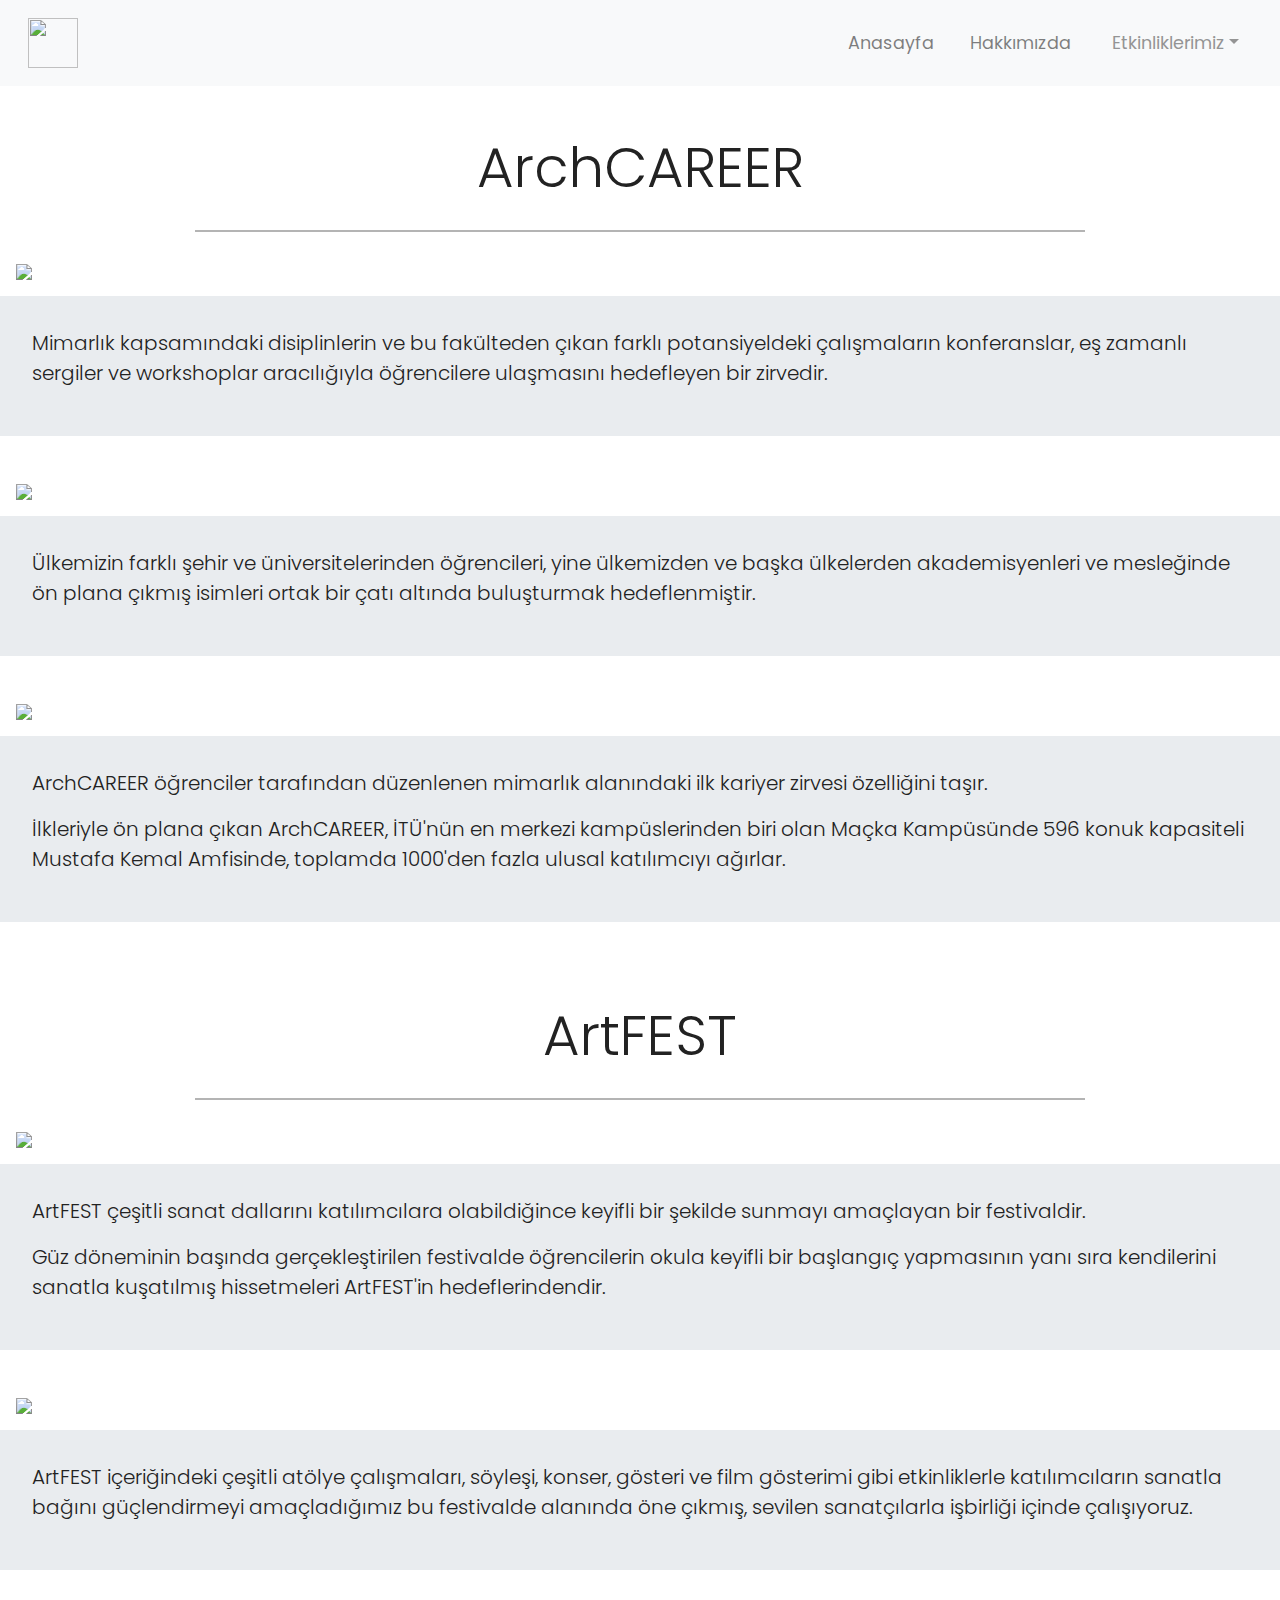
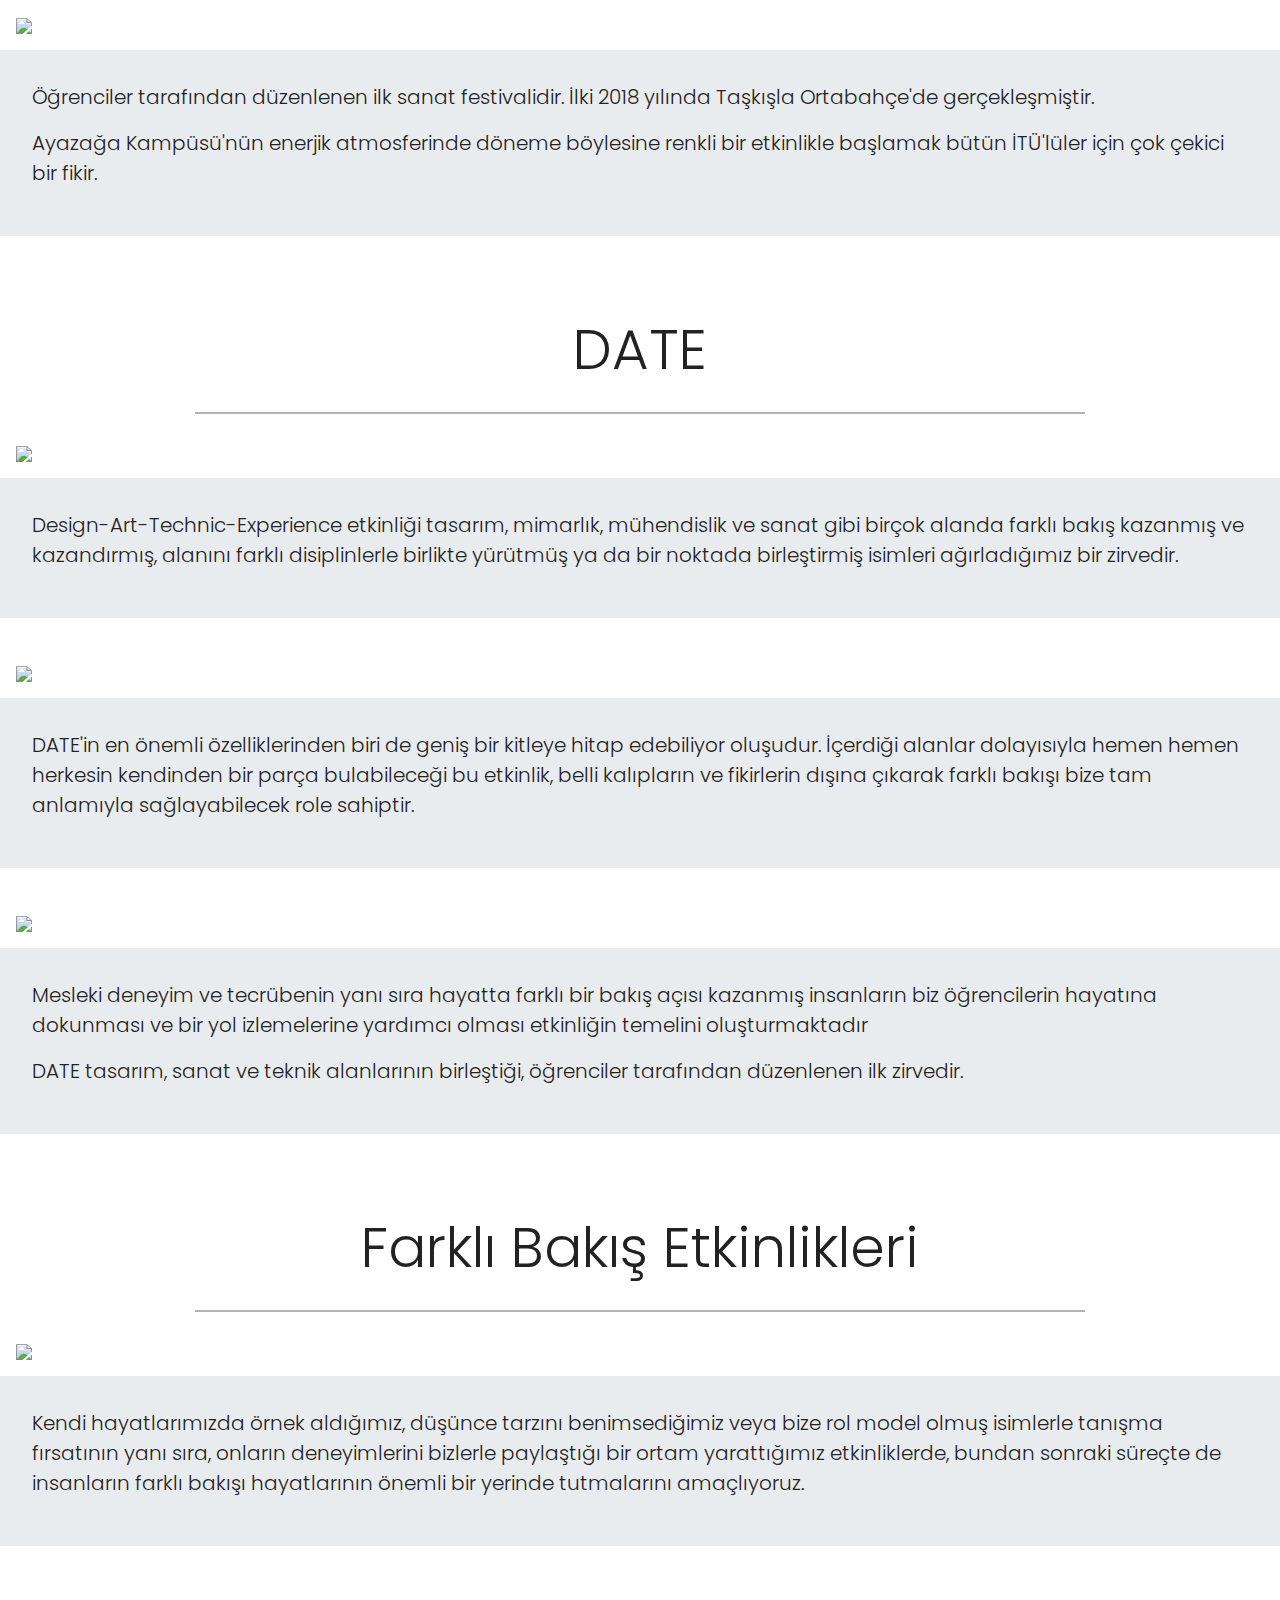
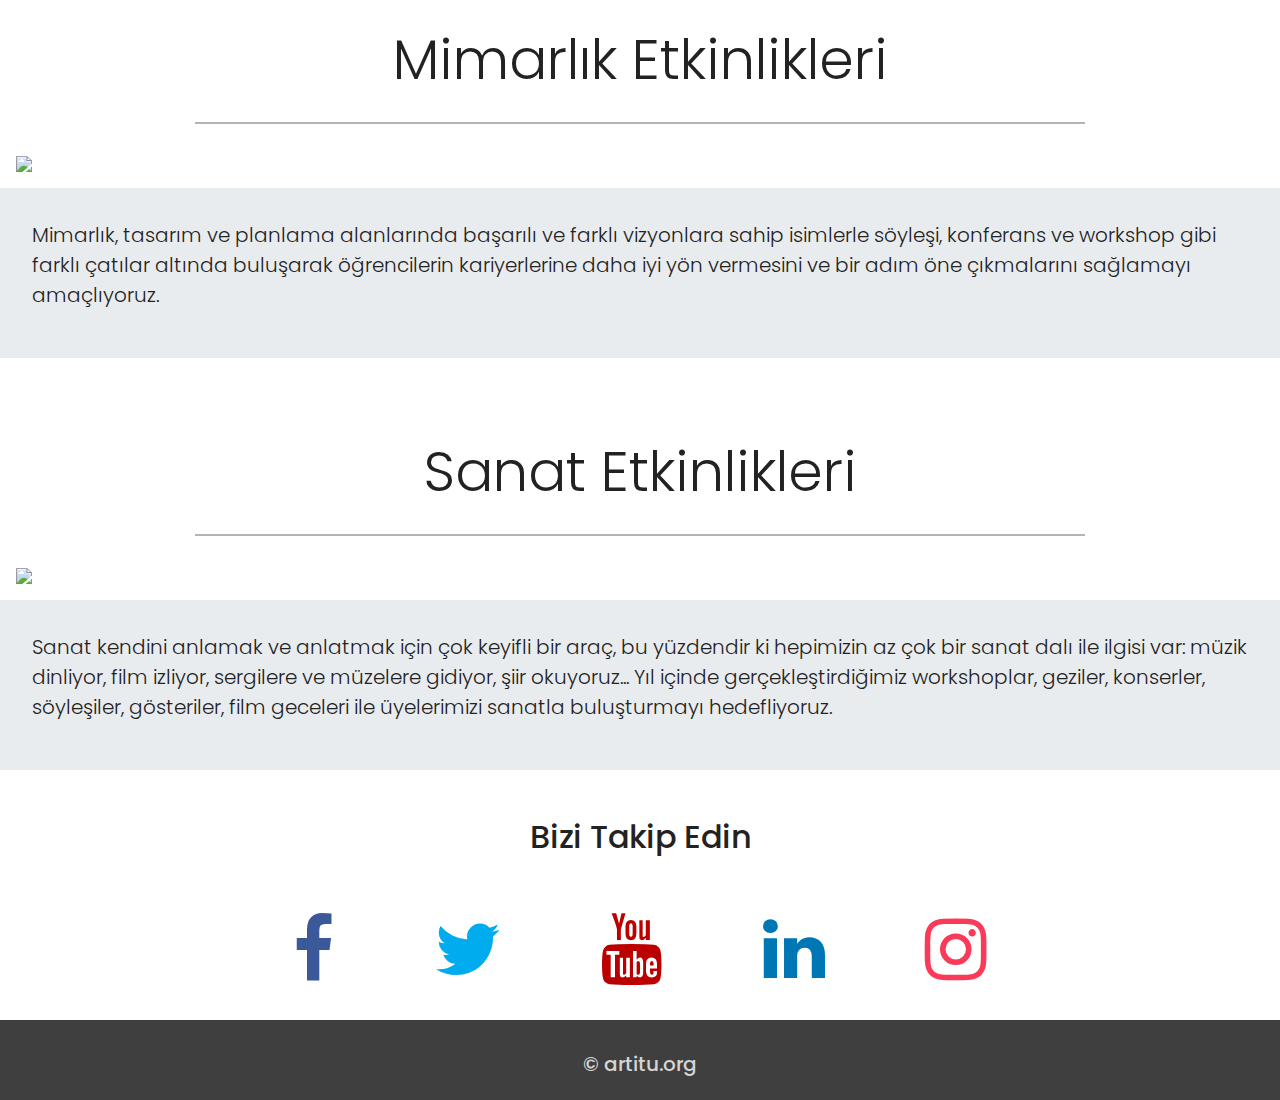
==== etkinlikler.html @ e2268fb3 "Add files via upload" ====
<!DOCTYPE html>
<html lang="en">
<head>
  <meta charset="utf-8">
  <meta name="viewport" content="width=device-width, initial-scale=1">
  <title>ArtITU Etkinlikler</title>
  <link rel="stylesheet" href="https://maxcdn.bootstrapcdn.com/bootstrap/4.3.1/css/bootstrap.min.css">
  <link rel="stylesheet" href="https://cdnjs.cloudflare.com/ajax/libs/font-awesome/4.7.0/css/font-awesome.min.css">
  <script src="https://ajax.googleapis.com/ajax/libs/jquery/3.4.1/jquery.min.js"></script>
  <script src="https://cdnjs.cloudflare.com/ajax/libs/popper.js/1.14.7/umd/popper.min.js"></script>
  <script src="https://maxcdn.bootstrapcdn.com/bootstrap/4.3.1/js/bootstrap.min.js"></script>
  <link rel="stylesheet" href="style.css">
  <link rel="icon" href="images/logo.png">
</head>
<body id="top" data-spy="scroll" data-target="navbarResponsive">
<!--Navigasyon -->
<nav class="navbar navbar-expand-md navbar-light bg-light sticky-top">
  <div class="container-fluid">
    <a class="navbar-brand" href="#"><img src="images/logo.png" style="width:50px;height:50px;"></a>
    <button class="navbar-toggler" type="button" data-toggle="collapse" data-target="#navbarResponsive">
    <span class="navbar-toggler-icon"></span></button>
    <div class="collapse navbar-collapse" id="navbarResponsive">
      <ul class="navbar-nav ml-auto">
        <li class="nav-item"><a class="nav-link" href="index.html">Anasayfa</a></li>
        <li class="nav-item"><a class="nav-link" href="about.html">Hakkımızda</a></li>
      </ul>
      <div class="dropdown">
        <button type="button" class="btn btn-light dropdown-toggle"
        data-toggle="dropdown">Etkinliklerimiz</button>
        <div class="dropdown-menu">
          <a class="dropdown-item" href="etkinlikler.html#archcareer">ArchCAREER</a>
          <a class="dropdown-item" href="etkinlikler.html#artfest">ArtFEST</a>
          <a class="dropdown-item" href="etkinlikler.html#date">DATE</a>
          <a class="dropdown-item" href="etkinlikler.html#fbs">Diğer Etkinlikler</a>
        </div>
      </div>
    </div>
  </div>
</nav>
<!-- ArchCAREER -->
<div id="archcareer" class="container-fluid padding">
  <div class="row welcome text-center">
    <div class="col-12">
      <h1 class="display-4">ArchCAREER</h1>
    </div>
    <hr>
  </div>
</div>
<!-- ArchCAREER Resim 1-->
<div class="container-fluid">
  <div class="row">
    <img src="images/arch1.jpg" class="col-12">
  </div>
</div>
<!-- ArchCAREER Jumbotron 1-->
<div class="container-fluid">
  <div class="row jumbotron">
    <div class="col-12">
      <p class="lead">Mimarlık kapsamındaki disiplinlerin ve bu fakülteden çıkan
      farklı potansiyeldeki çalışmaların konferanslar, eş zamanlı sergiler ve
      workshoplar aracılığıyla öğrencilere ulaşmasını hedefleyen bir zirvedir.</p>
    </div>
  </div>
</div>
<!-- ArchCAREER Resim 2-->
<div class="container-fluid">
  <div class="row">
    <img src="images/arch2.jpg" class="col-12">
  </div>
</div>
<!-- ArchCAREER Jumbotron 2-->
<div class="container-fluid">
  <div class="row jumbotron">
    <div class="col-12">
      <p class="lead">Ülkemizin farklı şehir ve üniversitelerinden öğrencileri,
      yine ülkemizden ve başka ülkelerden akademisyenleri ve mesleğinde ön plana
      çıkmış isimleri ortak bir çatı altında buluşturmak hedeflenmiştir.</p>
    </div>
  </div>
</div>
<!-- ArchCAREER Resim 3-->
<div class="container-fluid">
  <div class="row">
    <img src="images/arch3.jpg" class="col-12">
  </div>
</div>
<!-- ArchCAREER Jumbotron 3-->
<div class="container-fluid">
  <div class="row jumbotron">
    <div class="col-12">
      <p class="lead">ArchCAREER öğrenciler tarafından düzenlenen mimarlık
      alanındaki ilk kariyer zirvesi özelliğini taşır.</p>
      <p class="lead">İlkleriyle ön plana çıkan ArchCAREER, İTÜ'nün en merkezi
      kampüslerinden biri olan Maçka Kampüsünde 596 konuk kapasiteli Mustafa
      Kemal Amfisinde, toplamda 1000'den fazla ulusal katılımcıyı ağırlar.</p>
    </div>
  </div>
</div>
<!-- ArtFEST -->
<div id="artfest" class="container-fluid padding">
  <div class="row welcome text-center">
    <div class="col-12">
      <h1 class="display-4">ArtFEST</h1>
    </div>
    <hr>
  </div>
</div>
<!-- ArtFEST Resim 1-->
<div class="container-fluid">
  <div class="row">
    <img src="images/artfest1.jpg" class="col-12">
  </div>
</div>
<!-- ArtFEST Jumbotron 1-->
<div class="container-fluid">
  <div class="row jumbotron">
    <div class="col-12">
      <p class="lead">ArtFEST çeşitli sanat dallarını katılımcılara
      olabildiğince keyifli bir şekilde sunmayı amaçlayan bir festivaldir.</p>
      <p class="lead">Güz döneminin başında gerçekleştirilen festivalde
      öğrencilerin okula keyifli bir başlangıç yapmasının yanı sıra kendilerini
      sanatla kuşatılmış hissetmeleri ArtFEST'in hedeflerindendir.</p>
    </div>
  </div>
</div>
<!-- ArtFEST Resim 2-->
<div class="container-fluid">
  <div class="row">
    <img src="images/artfest2.jpg" class="col-12">
  </div>
</div>
<!-- ArtFEST Jumbotron 2-->
<div class="container-fluid">
  <div class="row jumbotron">
    <div class="col-12">
      <p class="lead">ArtFEST içeriğindeki çeşitli atölye çalışmaları, söyleşi,
      konser, gösteri ve film gösterimi gibi etkinliklerle katılımcıların
      sanatla bağını güçlendirmeyi amaçladığımız bu festivalde alanında öne
      çıkmış, sevilen sanatçılarla işbirliği içinde çalışıyoruz.</p>
    </div>
  </div>
</div>
<!-- ArtFEST Resim 3-->
<div class="container-fluid">
  <div class="row">
    <img src="images/artfest3.jpg" class="col-12">
  </div>
</div>
<!-- ArtFEST Jumbotron 3-->
<div class="container-fluid">
  <div class="row jumbotron">
    <div class="col-12">
      <p class="lead">Öğrenciler tarafından düzenlenen ilk sanat festivalidir.
      İlki 2018 yılında Taşkışla Ortabahçe'de gerçekleşmiştir.</p>
      <p class="lead">Ayazağa Kampüsü'nün enerjik atmosferinde döneme böylesine
      renkli bir etkinlikle başlamak bütün İTÜ'lüler için çok çekici bir fikir.</p>
    </div>
  </div>
</div>
<!-- DATE -->
<div id="date" class="container-fluid padding">
  <div class="row welcome text-center">
    <div class="col-12">
      <h1 class="display-4">DATE</h1>
    </div>
    <hr>
  </div>
</div>
<!-- DATE Resim 1-->
<div class="container-fluid">
  <div class="row">
    <img src="images/date1.jpg" class="col-12">
  </div>
</div>
<!-- DATE Jumbotron 1-->
<div class="container-fluid">
  <div class="row jumbotron">
    <div class="col-12">
      <p class="lead">Design-Art-Technic-Experience etkinliği tasarım, mimarlık,
      mühendislik ve sanat gibi birçok alanda farklı bakış kazanmış ve
      kazandırmış, alanını farklı disiplinlerle birlikte yürütmüş ya da bir
      noktada birleştirmiş isimleri ağırladığımız bir zirvedir.</p>
    </div>
  </div>
</div>
<!-- DATE Resim 2-->
<div class="container-fluid">
  <div class="row">
    <img src="images/date2.jpg" class="col-12">
  </div>
</div>
<!-- DATE Jumbotron 2-->
<div class="container-fluid">
  <div class="row jumbotron">
    <div class="col-12">
      <p class="lead">DATE'in en önemli özelliklerinden biri de geniş bir kitleye hitap
      edebiliyor oluşudur. İçerdiği alanlar dolayısıyla hemen hemen herkesin
      kendinden bir parça bulabileceği bu etkinlik, belli kalıpların ve
      fikirlerin dışına çıkarak farklı bakışı bize tam anlamıyla sağlayabilecek
      role sahiptir.</p>
    </div>
  </div>
</div>
<!-- DATE Resim 3-->
<div class="container-fluid">
  <div class="row">
    <img src="images/date3.jpg" class="col-12">
  </div>
</div>
<!-- DATE Jumbotron 3-->
<div class="container-fluid">
  <div class="row jumbotron">
    <div class="col-12">
      <p class="lead">Mesleki deneyim ve tecrübenin yanı sıra hayatta farklı bir
      bakış açısı kazanmış insanların biz öğrencilerin hayatına dokunması ve bir
      yol izlemelerine yardımcı olması etkinliğin temelini oluşturmaktadır</p>
      <p class="lead">DATE tasarım, sanat ve teknik alanlarının birleştiği,
      öğrenciler tarafından düzenlenen ilk zirvedir.</p>
    </div>
  </div>
</div>
<!-- Farklı Bakış -->
<div id="fbs" class="container-fluid padding">
  <div class="row welcome text-center">
    <div class="col-12">
      <h1 class="display-4">Farklı Bakış Etkinlikleri</h1>
    </div>
    <hr>
  </div>
</div>
<!-- Farklı Bakış Resim-->
<div class="container-fluid">
  <div class="row">
    <img src="images/farklibakis.jpg" class="col-12">
  </div>
</div>
<!-- Farklı Bakış Jumbotron -->
<div class="container-fluid">
  <div class="row jumbotron">
    <div class="col-12">
      <p class="lead">Kendi hayatlarımızda örnek aldığımız, düşünce tarzını
      benimsediğimiz veya bize rol model olmuş isimlerle tanışma fırsatının yanı
      sıra, onların deneyimlerini bizlerle paylaştığı bir ortam yarattığımız
      etkinliklerde, bundan sonraki süreçte de insanların farklı bakışı
      hayatlarının önemli bir yerinde tutmalarını amaçlıyoruz.</p>
    </div>
  </div>
</div>
<!-- Mimarlık -->
<div id="mimar" class="container-fluid padding">
  <div class="row welcome text-center">
    <div class="col-12">
      <h1 class="display-4">Mimarlık Etkinlikleri</h1>
    </div>
    <hr>
  </div>
</div>
<!-- Mimarlık Resim-->
<div class="container-fluid">
  <div class="row">
    <img src="images/mimar.jpg" class="col-12">
  </div>
</div>
<!-- Mimarlık Jumbotron -->
<div class="container-fluid">
  <div class="row jumbotron">
    <div class="col-12">
      <p class="lead">Mimarlık, tasarım ve planlama alanlarında başarılı ve
      farklı vizyonlara sahip isimlerle söyleşi, konferans ve workshop gibi
      farklı çatılar altında buluşarak öğrencilerin kariyerlerine daha iyi yön
      vermesini ve bir adım öne çıkmalarını sağlamayı amaçlıyoruz.</p>
    </div>
  </div>
</div>
<!-- Sanat -->
<div id="sanat" class="container-fluid padding">
  <div class="row welcome text-center">
    <div class="col-12">
      <h1 class="display-4">Sanat Etkinlikleri</h1>
    </div>
    <hr>
  </div>
</div>
<!-- Sanat Resim-->
<div class="container-fluid">
  <div class="row">
    <img src="images/sanat.jpg" class="col-12">
  </div>
</div>
<!-- Sanat Jumbotron -->
<div class="container-fluid">
  <div class="row jumbotron">
    <div class="col-12">
      <p class="lead">Sanat kendini anlamak ve anlatmak için çok keyifli bir
      araç, bu yüzdendir ki hepimizin az çok bir sanat dalı ile ilgisi var:
      müzik dinliyor, film izliyor, sergilere ve müzelere gidiyor, şiir
      okuyoruz... Yıl içinde gerçekleştirdiğimiz workshoplar, geziler,
      konserler, söyleşiler, gösteriler, film geceleri ile üyelerimizi sanatla
      buluşturmayı hedefliyoruz.</p>
    </div>
  </div>
</div>
<!-- Takip -->
<div class="container-fluid padding">
  <div class="row text-center padding">
    <div class="col-12">
      <h2>Bizi Takip Edin</h2>
    </div>
    <div class="col-12 social padding">
      <a href="https://tr-tr.facebook.com/artitu1773/" target="_blank"><i class="fa fa-facebook"></i></a>
      <a href="https://twitter.com/artitu_1773?lang=en" target="_blank"><i class="fa fa-twitter"></i></a>
      <a href="https://www.youtube.com/channel/UCouyYQQokQrsVaOuo-68FRA" target="_blank"><i class="fa fa-youtube"></i></a>
      <a href="https://www.linkedin.com/company/artitu" target="_blank"><i class="fa fa-linkedin"></i></a>
      <a href="https://www.instagram.com/artitu1773/?hl=en" target="_blank"><i class="fa fa-instagram"></i></a>
    </div>
  </div>
</div>
<footer>
  <div class="container-fluid padding">
    <div class="row text-center padding">
      <div class="col-12">
        <h5>&copy; artitu.org</h5>
      </div>
    </div>
  </div>
</footer>
</body>
</html>
---- style.css ----
@import url('https://fonts.googleapis.com/css?family=Poppins:400,500,700');
html, body {
  height: 100%;
  width: 100%;
  font-family: 'Poppins', sans-serif;
  color: #222;
}
.navbar {
  padding: .8rem;
}
.navbar-nav li {
  padding-right: 20px;
}
.nav-link {
  font-size: 1.1em !important;
}
.btn-light {
  font-size: 1.1em;
  color: #949494;
}
#hak {
  font-size: 180%;
  padding: 2rem;
}
.carousel.inner img {
  width: 100%;
  height: 100%;
}
.carousel-caption {
  position: absolute;
  top: 50%;
  transform: translateY(-50%);
}
.carousel-caption h1 {
  font-size: 500%;
  text-shadow: 1px 1px 30px #000;
}
.carousel-caption h2 {
  font-size: 400%;
  text-shadow: 1px 1px 15px #000;
}
.carousel-caption h3 {
  font-size: 250%;
  font-weight: 500;
  text-shadow: 1px 1px 20px #000;
  padding-bottom: 1rem;
}
.carousel-caption h4 {
  font-size: 190%;
  font-weight: 500;
  text-shadow: 1px 1px 15px #000;
  padding-bottom: 1rem;
}
.jumbotron {
  padding: 1rem;
  border-radius: 0;
}
.social a {
  font-size: 4.5em;
  padding: 3rem;
}
.fa-facebook {
  color: #3b5998;
}
.fa-twitter {
  color: #00aced;
}
.fa-youtube {
  color: #bb0000;
}
.fa-linkedin {
  color: #0077b5;
}
.fa-instagram {
  color: #fb3958;
}
.fa-facebook:hover,
.fa-twitter:hover,
.fa-youtube:hover,
.fa-linkedin:hover,
.fa-instagram:hover {
  color: #dadada;
}
.welcome {
  width: 75%;
  margin: 0 auto;
  padding-top: 2rem;
}
.welcome hr {
  border-top: 2px solid #b4b4b4;
  width: 95%;
  margin-top: .3rem;
  margin-bottom: 1rem;
}
footer {
  background-color: #3f3f3f;
  color: #d5d5d5;
  padding-top: 1rem;
}
@media (max-width: 992px) {
  .social a {
    font-size: 4em;
    padding: 2rem;
  }
}
@media (max-width: 768px) {
  .carousel-caption {
    top: 45%;
  }
  .carousel-caption h1 {
    font-size: 350%;
    text-shadow: 1px 1px 25px #000;
  }
  .carousel-caption h2 {
    font-size: 240%;
    text-shadow: 1px 1px 50px #000;
  }
  .carousel-caption h3 {
    font-size: 180%;
    font-weight: 500;
    text-shadow: 1px 1px 30px #000;
    padding-bottom: 1rem;
  }
  .carousel-caption h4 {
    font-size: 120%;
    font-weight: 500;
    text-shadow: 1px 1px 15px #000;
    padding-bottom: 1rem;
  }
  .social a {
    font-size: 2.5em;
    padding: 1.2rem;
  }
}
@media (max-width: 576px) {
  .social a {
    font-size: 2.1em;
    padding: 1.2rem;
  }
}
.carousel-item {
  transition: -webkit-transform 0.5s ease;
  transition: transform 0.5s ease;
  transition: transform 0.5s ease, -webkit-transform 0.5s ease;
  -webkit-backface-visibility: visible;
  backface-visibility: visible;
}
figure {
  position: relative;
  width: 100%;
  height: 60%;
  margin: 0!important;
}
.fixed-wrap {
  clip: rect(0, auto, auto, 0);
  position: absolute;
  top: 0;
  left: 0;
  width: 100%;
  height: 100%;
}
#fixed {
  background-image: url('images/tanitim.jpg');
  position: fixed;
  display: block;
  top: 0;
  left: 0;
  width: 100%;
  height: 100%;
  background-size: cover;
  background-position: center center;
  -webkit-transform: translateZ(0);
          transform: translateZ(0);
  will-change: transform;
}
[class*="col-"] {
  padding: 1rem;
}
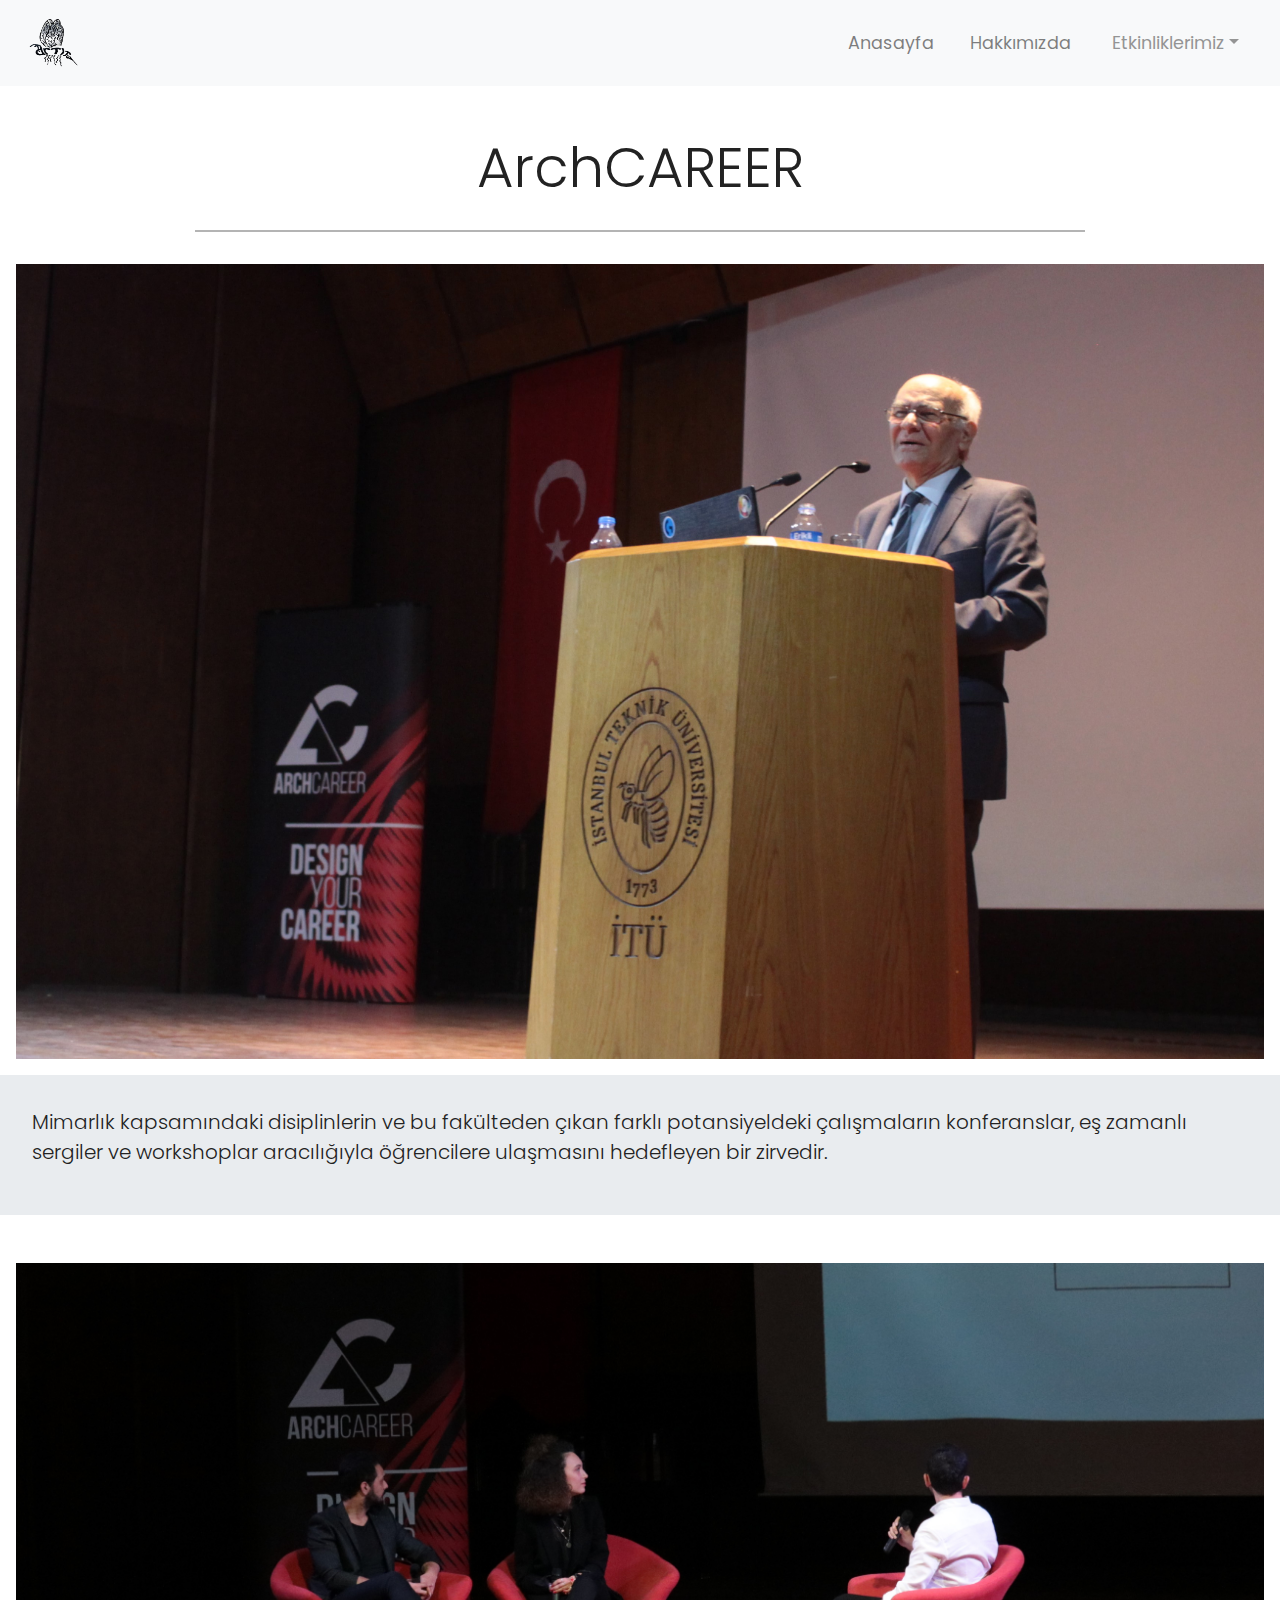
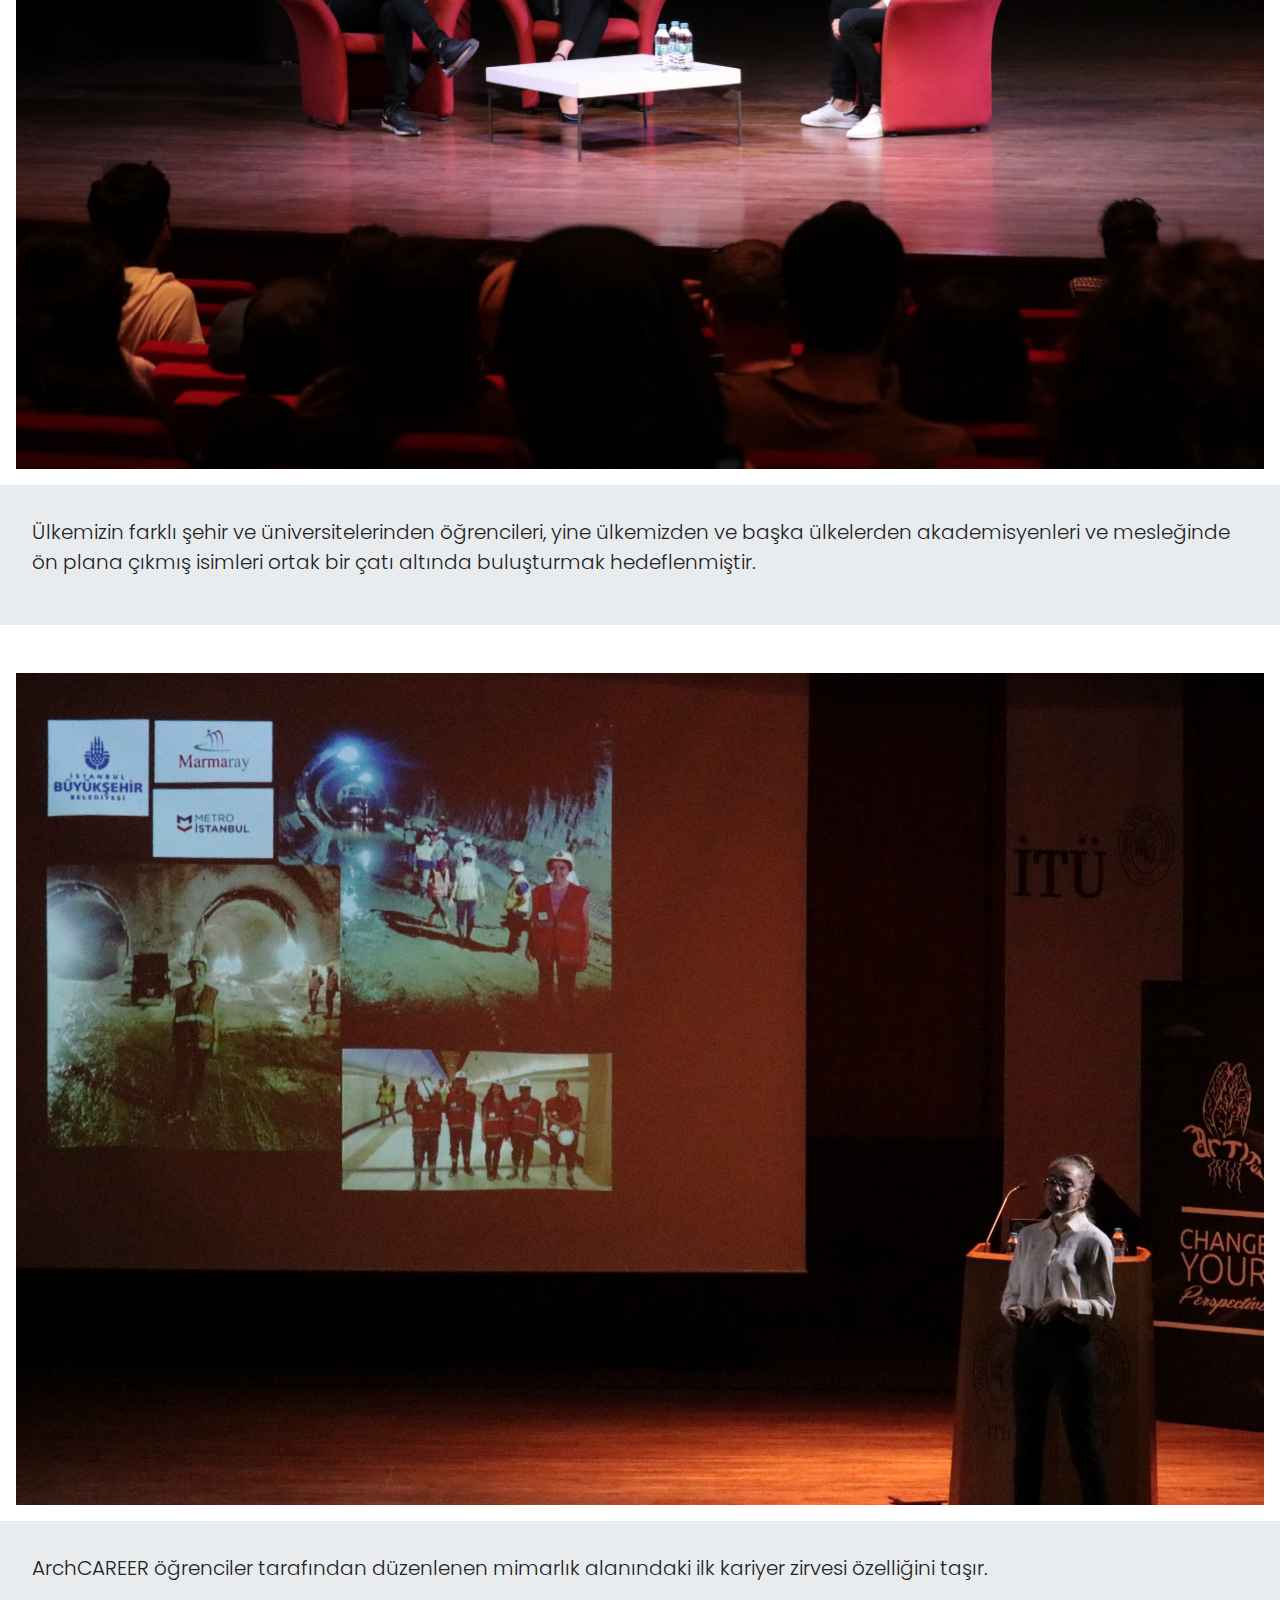
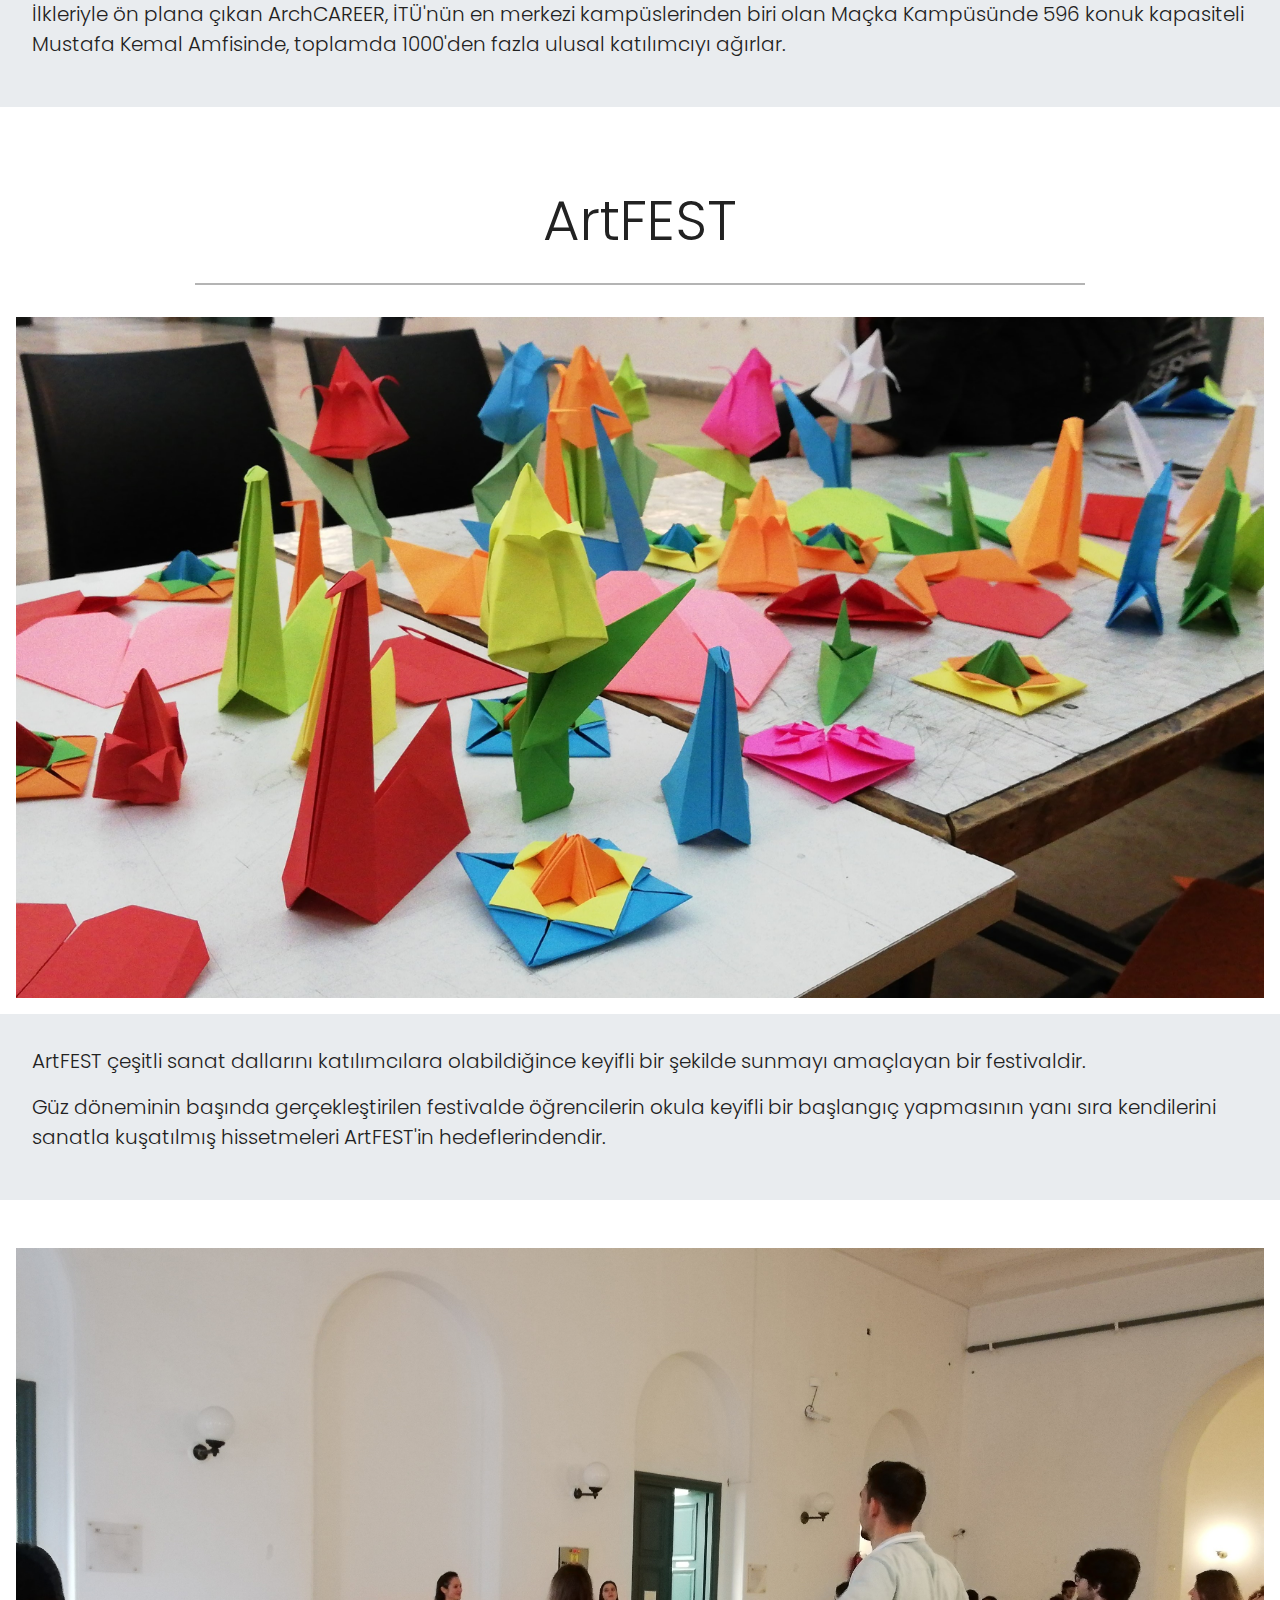
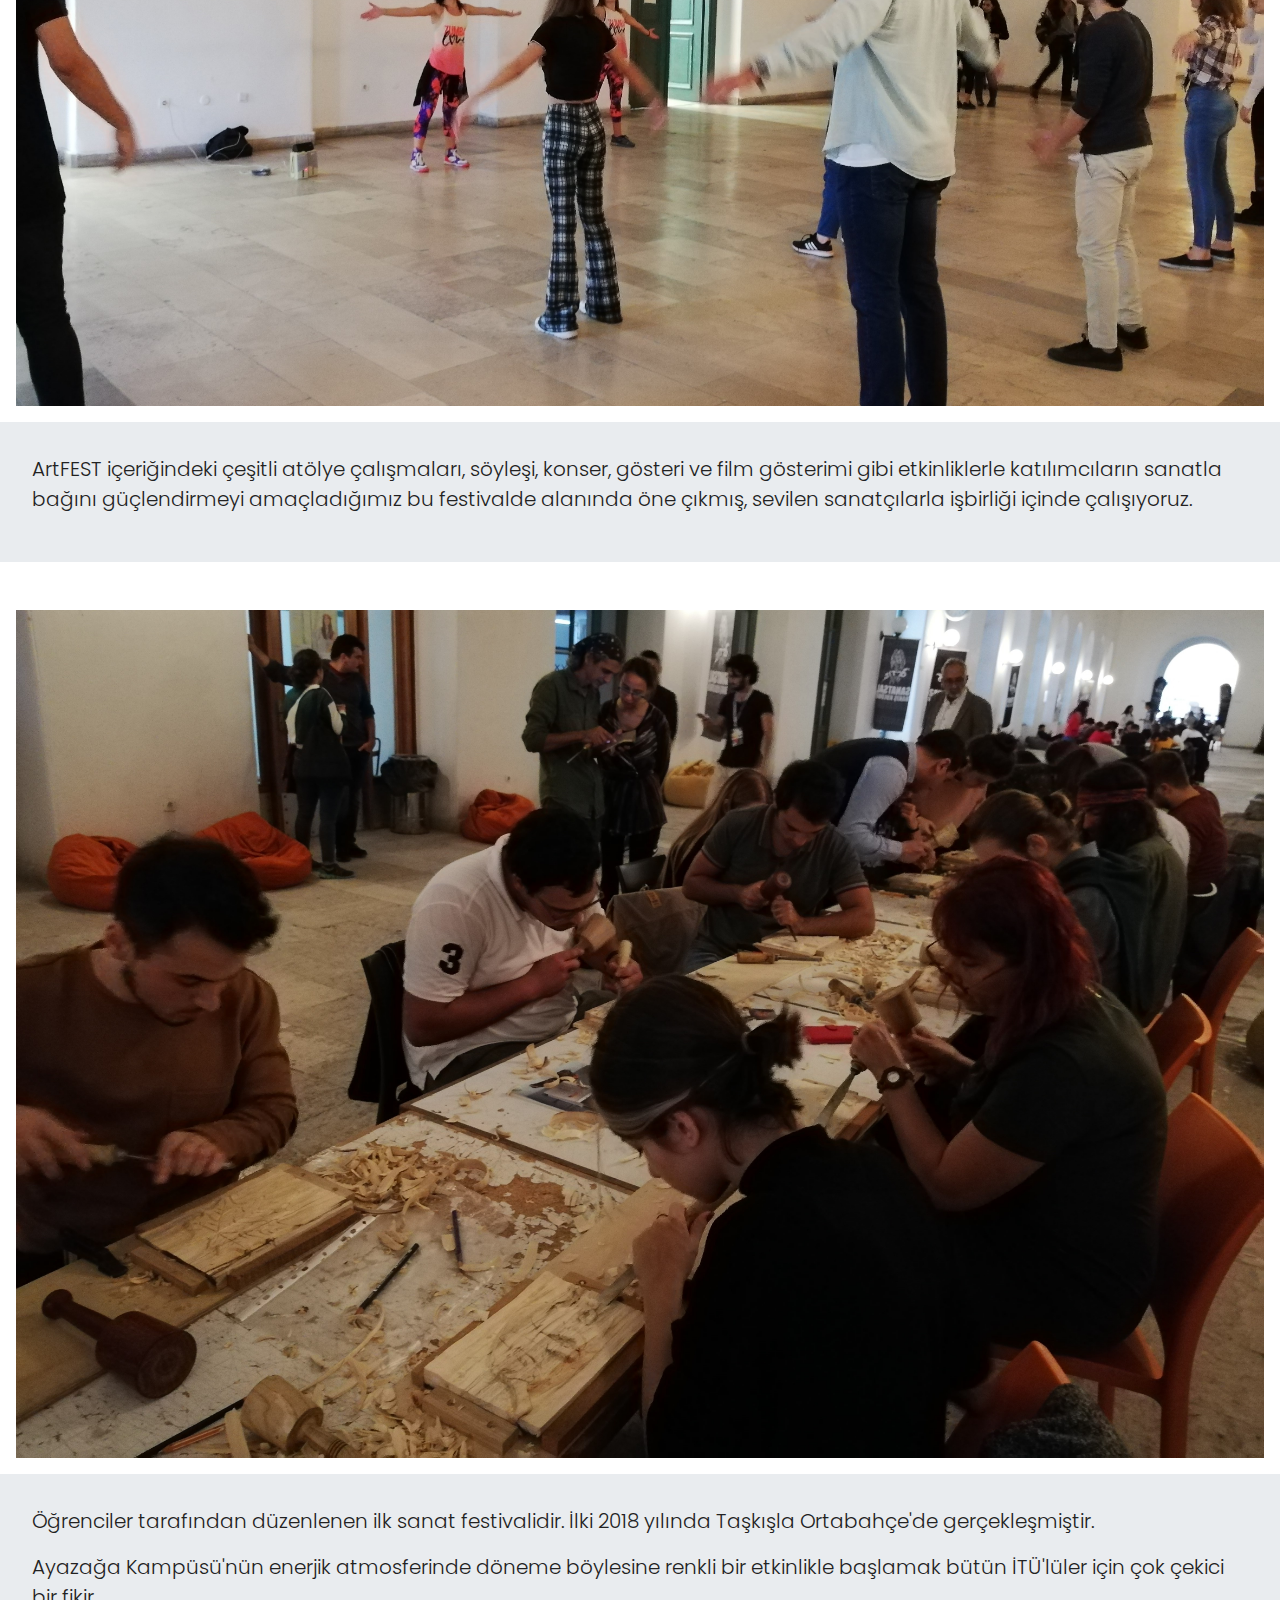
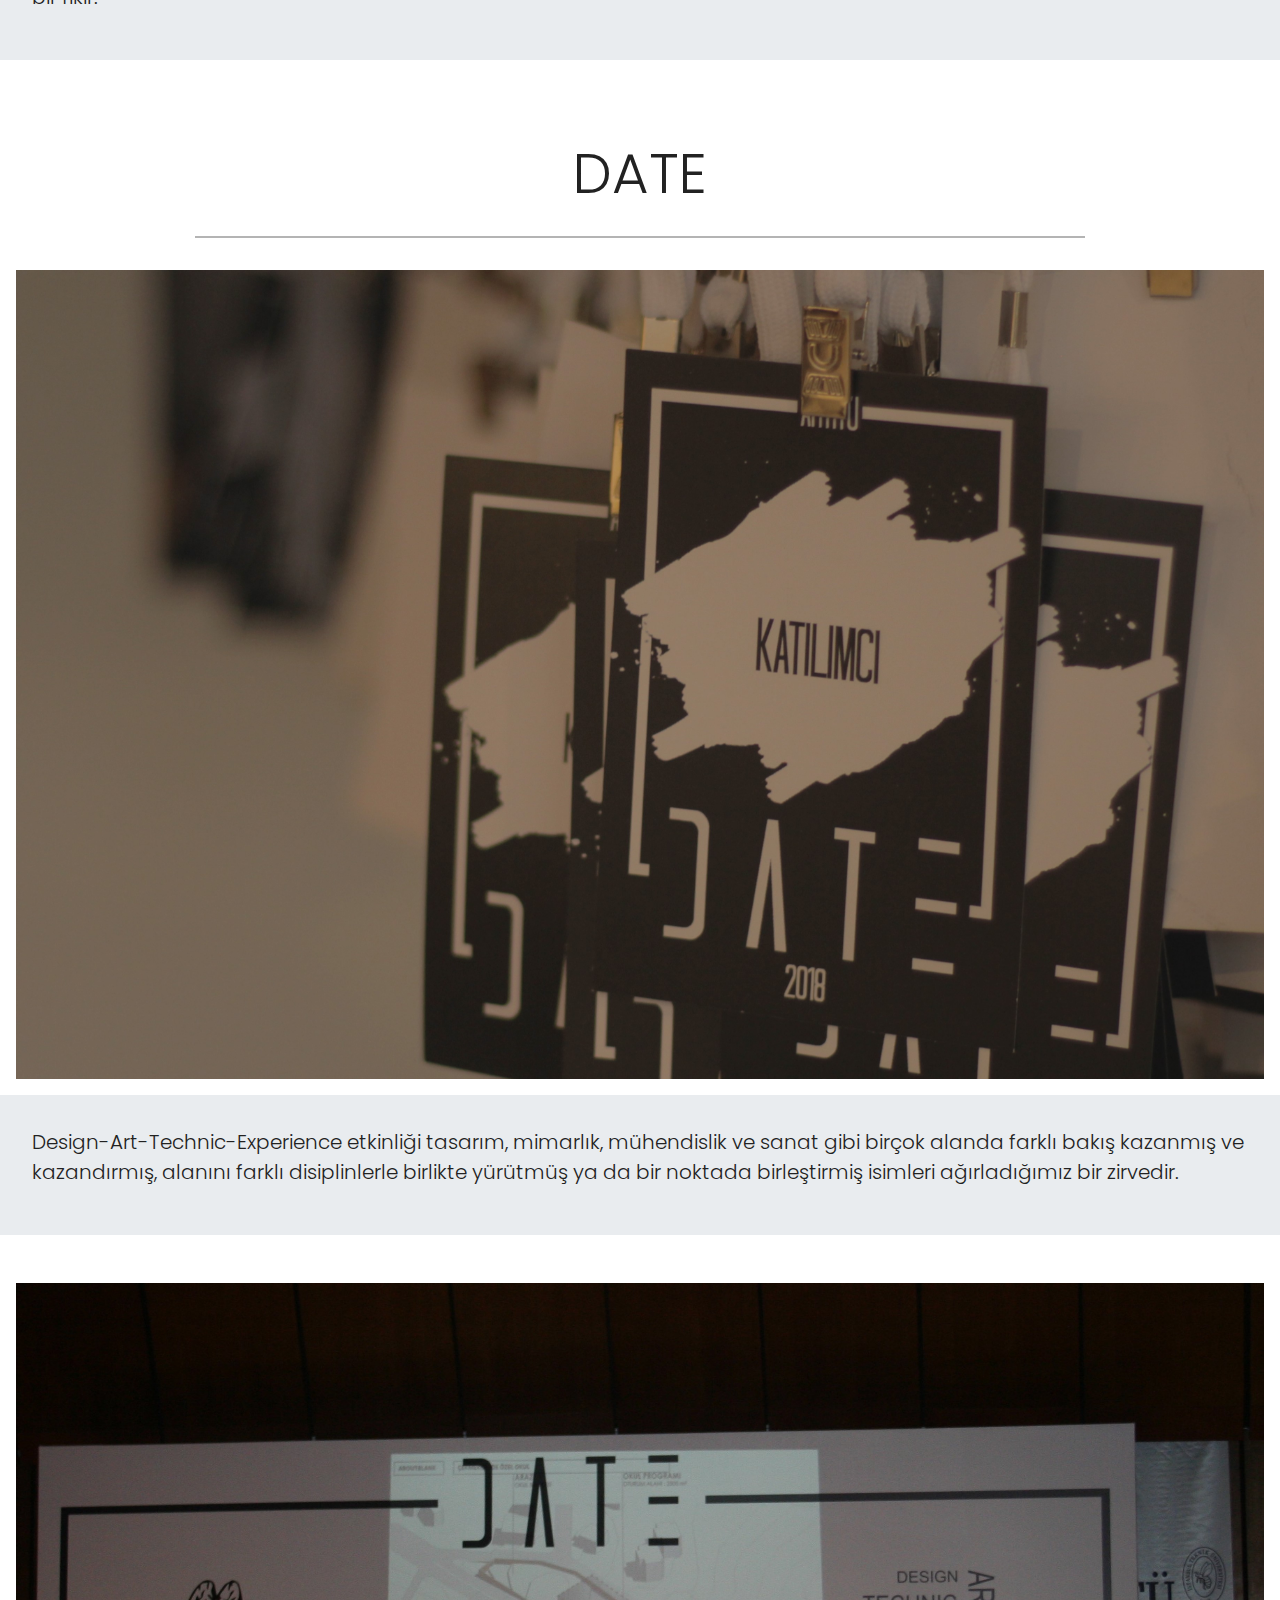
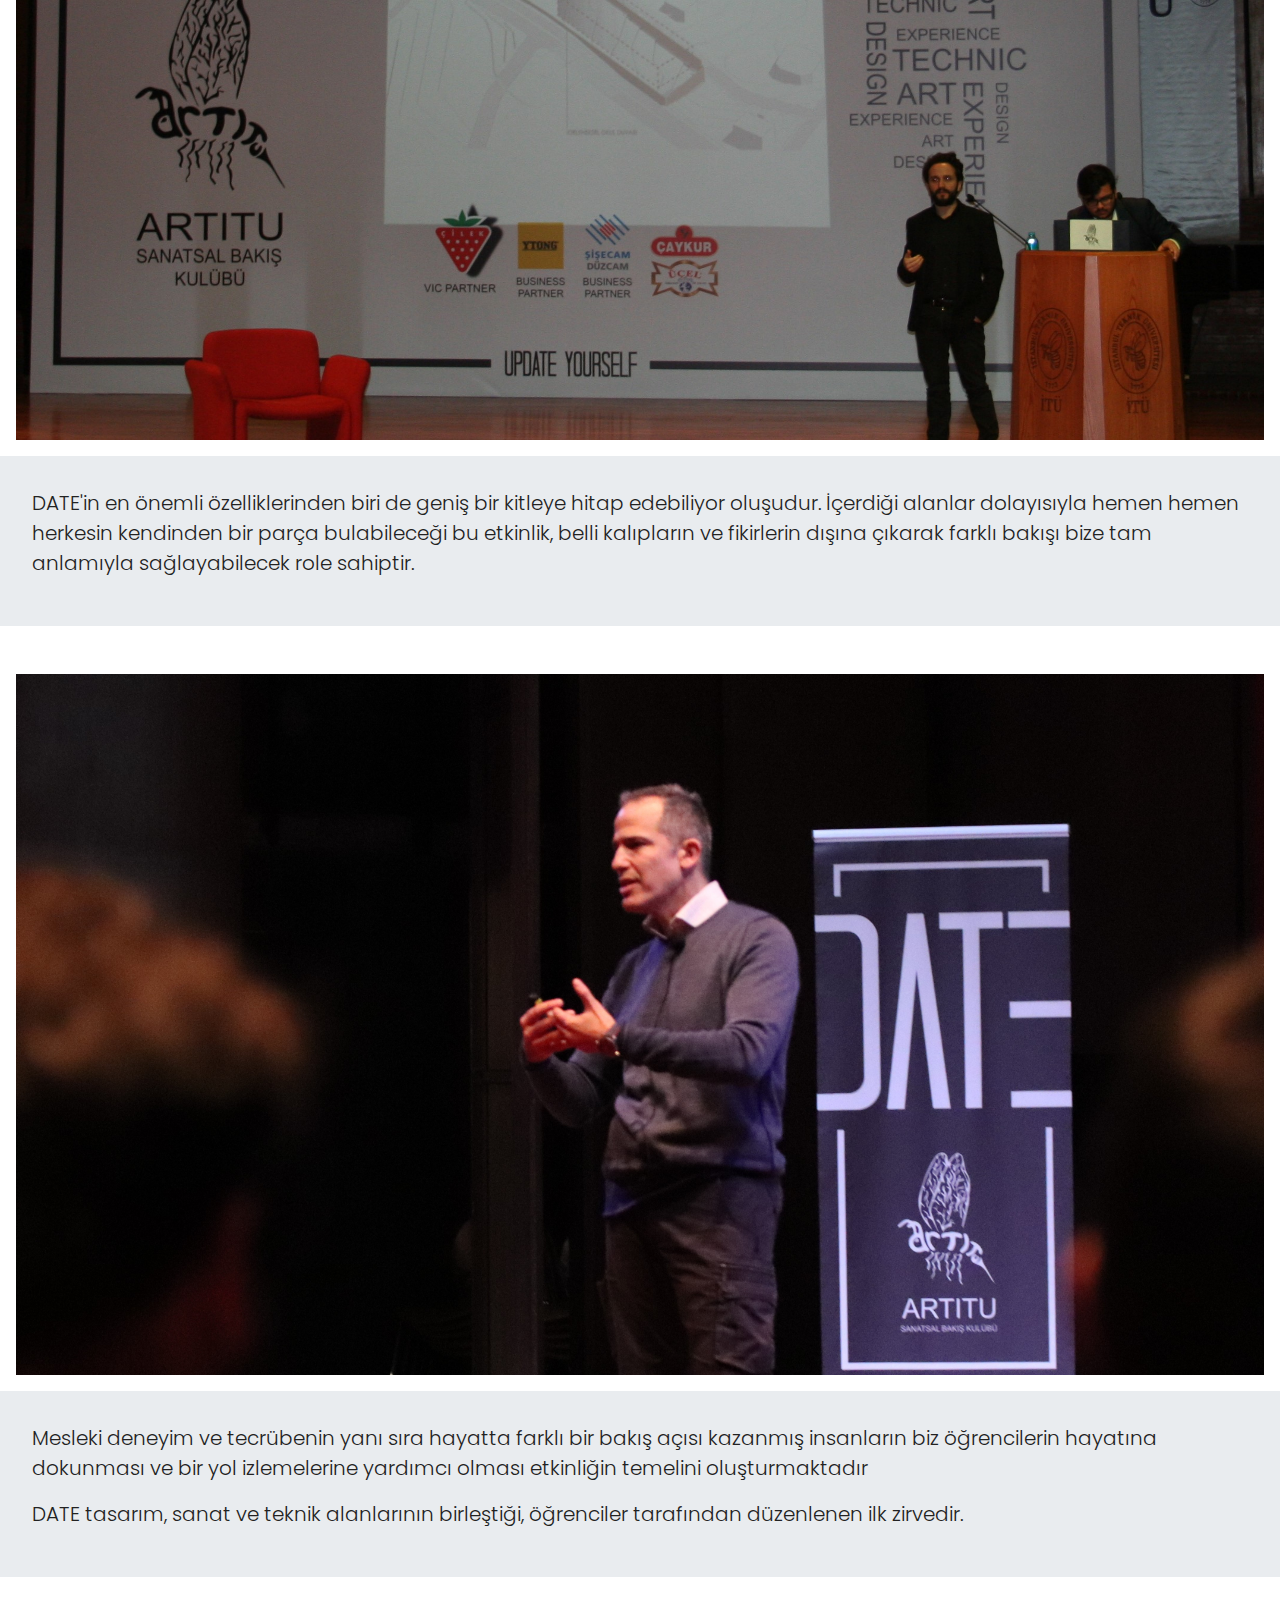
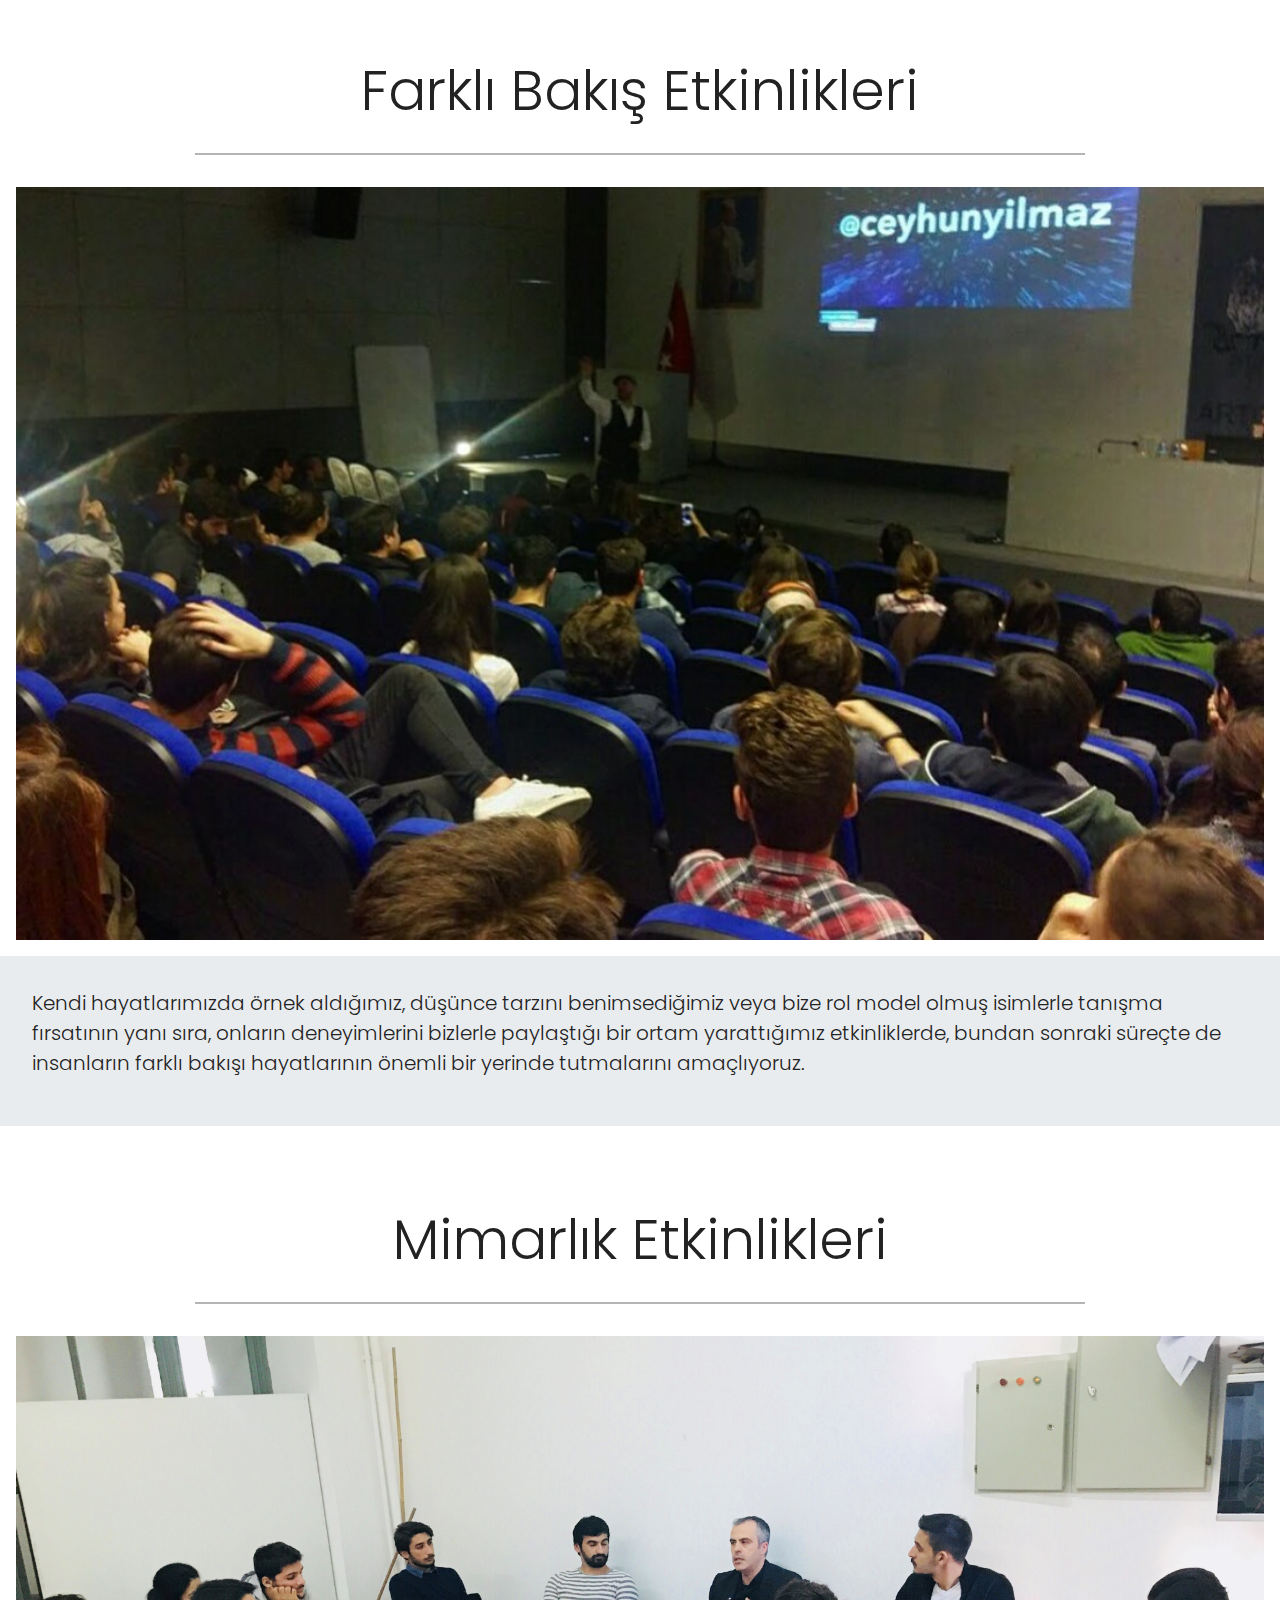
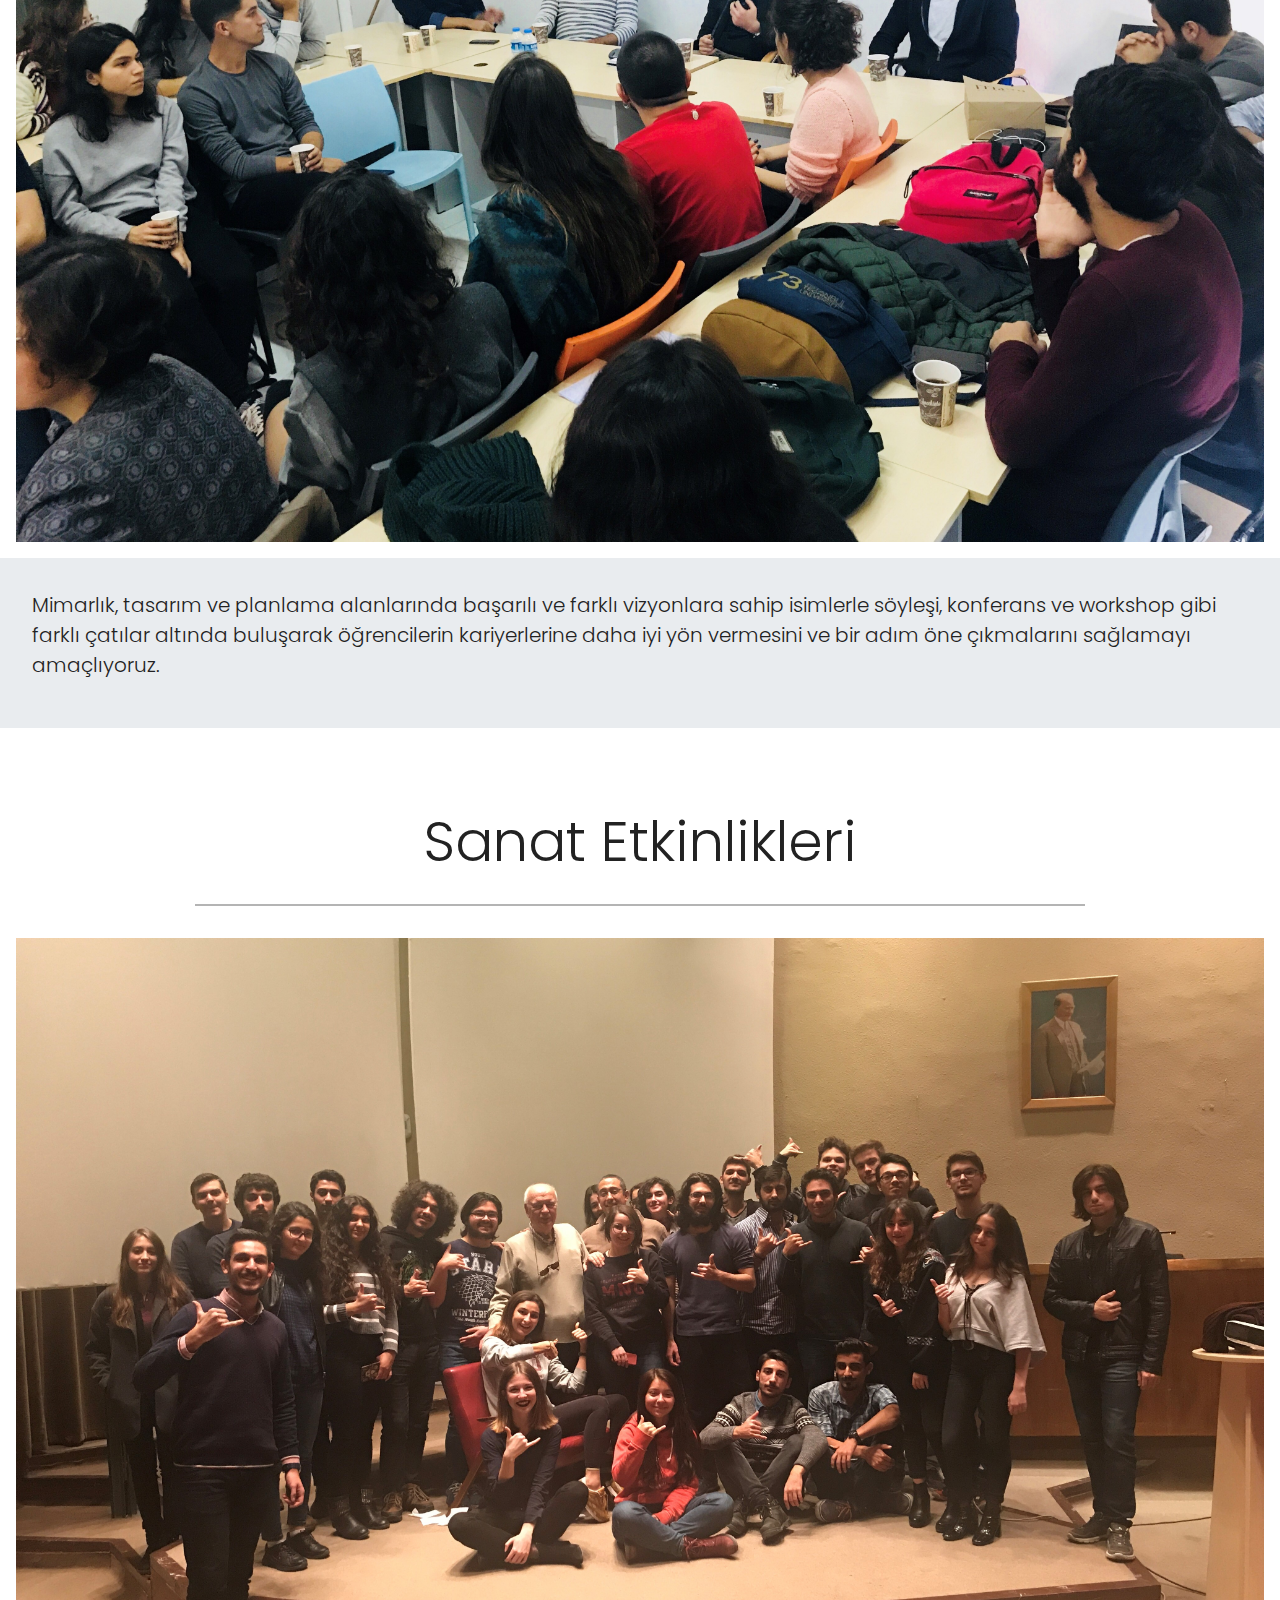
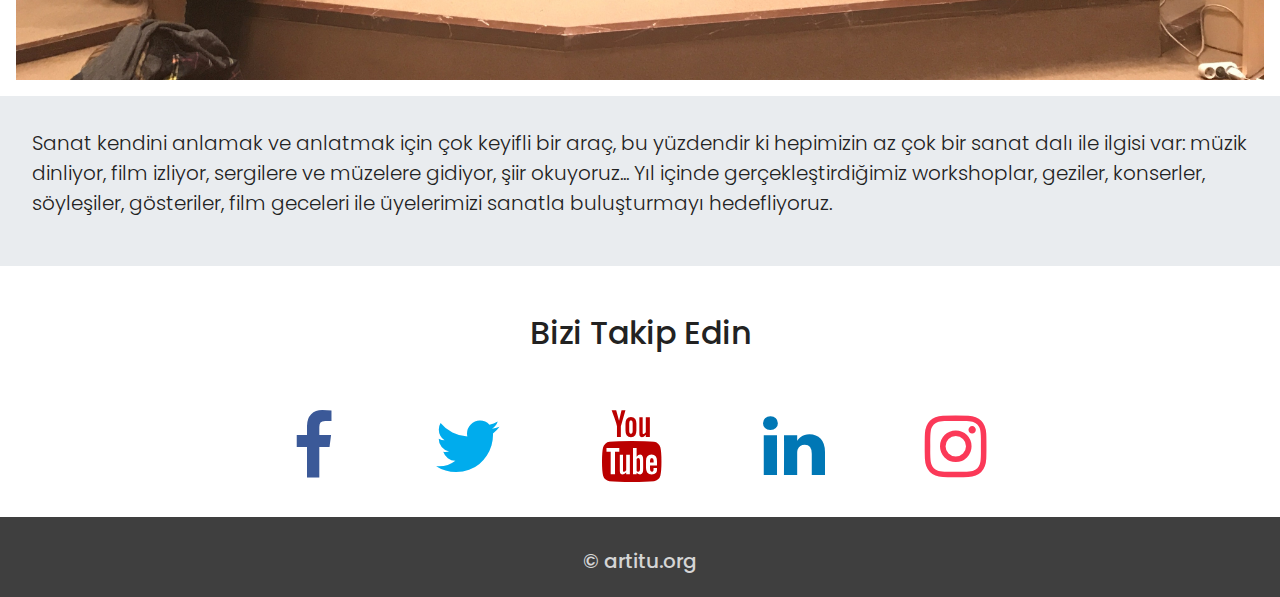
==== commit d22b6d38: "Add files via upload" ====
--- a/etkinlikler.html
+++ b/etkinlikler.html
@@ -49,7 +49,7 @@
 <!-- ArchCAREER Resim 1-->
 <div class="container-fluid">
   <div class="row">
-    <img src="images/arch1.jpg" class="col-12">
+    <img src="images/arch1.jpg" class="col-12"  height="%100">
   </div>
 </div>
 <!-- ArchCAREER Jumbotron 1-->
@@ -65,7 +65,7 @@
 <!-- ArchCAREER Resim 2-->
 <div class="container-fluid">
   <div class="row">
-    <img src="images/arch2.jpg" class="col-12">
+    <img src="images/arch2.jpg" class="col-12"  height="%100">
   </div>
 </div>
 <!-- ArchCAREER Jumbotron 2-->
@@ -81,7 +81,7 @@
 <!-- ArchCAREER Resim 3-->
 <div class="container-fluid">
   <div class="row">
-    <img src="images/arch3.jpg" class="col-12">
+    <img src="images/arch3.jpg" class="col-12" height="%100">
   </div>
 </div>
 <!-- ArchCAREER Jumbotron 3-->
@@ -108,7 +108,7 @@
 <!-- ArtFEST Resim 1-->
 <div class="container-fluid">
   <div class="row">
-    <img src="images/artfest1.jpg" class="col-12">
+    <img src="images/artfest1.jpg" class="col-12"  height="%100">
   </div>
 </div>
 <!-- ArtFEST Jumbotron 1-->
@@ -126,7 +126,7 @@
 <!-- ArtFEST Resim 2-->
 <div class="container-fluid">
   <div class="row">
-    <img src="images/artfest2.jpg" class="col-12">
+    <img src="images/artfest2.jpg" class="col-12"  height="%100">
   </div>
 </div>
 <!-- ArtFEST Jumbotron 2-->
@@ -143,7 +143,7 @@
 <!-- ArtFEST Resim 3-->
 <div class="container-fluid">
   <div class="row">
-    <img src="images/artfest3.jpg" class="col-12">
+    <img src="images/artfest3.jpg" class="col-12"  height="%100">
   </div>
 </div>
 <!-- ArtFEST Jumbotron 3-->
@@ -169,7 +169,7 @@
 <!-- DATE Resim 1-->
 <div class="container-fluid">
   <div class="row">
-    <img src="images/date1.jpg" class="col-12">
+    <img src="images/date1.jpg" class="col-12"  height="%100">
   </div>
 </div>
 <!-- DATE Jumbotron 1-->
@@ -186,7 +186,7 @@
 <!-- DATE Resim 2-->
 <div class="container-fluid">
   <div class="row">
-    <img src="images/date2.jpg" class="col-12">
+    <img src="images/date2.jpg" class="col-12"  height="%100">
   </div>
 </div>
 <!-- DATE Jumbotron 2-->
@@ -204,7 +204,7 @@
 <!-- DATE Resim 3-->
 <div class="container-fluid">
   <div class="row">
-    <img src="images/date3.jpg" class="col-12">
+    <img src="images/date3.jpg" class="col-12"  height="%100">
   </div>
 </div>
 <!-- DATE Jumbotron 3-->
@@ -231,7 +231,7 @@
 <!-- Farklı Bakış Resim-->
 <div class="container-fluid">
   <div class="row">
-    <img src="images/farklibakis.jpg" class="col-12">
+    <img src="images/farklibakis.jpg" class="col-12"  height="%100">
   </div>
 </div>
 <!-- Farklı Bakış Jumbotron -->
@@ -258,7 +258,7 @@
 <!-- Mimarlık Resim-->
 <div class="container-fluid">
   <div class="row">
-    <img src="images/mimar.jpg" class="col-12">
+    <img src="images/mimar.jpg" class="col-12"  height="%100">
   </div>
 </div>
 <!-- Mimarlık Jumbotron -->
@@ -284,7 +284,7 @@
 <!-- Sanat Resim-->
 <div class="container-fluid">
   <div class="row">
-    <img src="images/sanat.jpg" class="col-12">
+    <img src="images/sanat.jpg" class="col-12"  height="%100">
   </div>
 </div>
 <!-- Sanat Jumbotron -->
